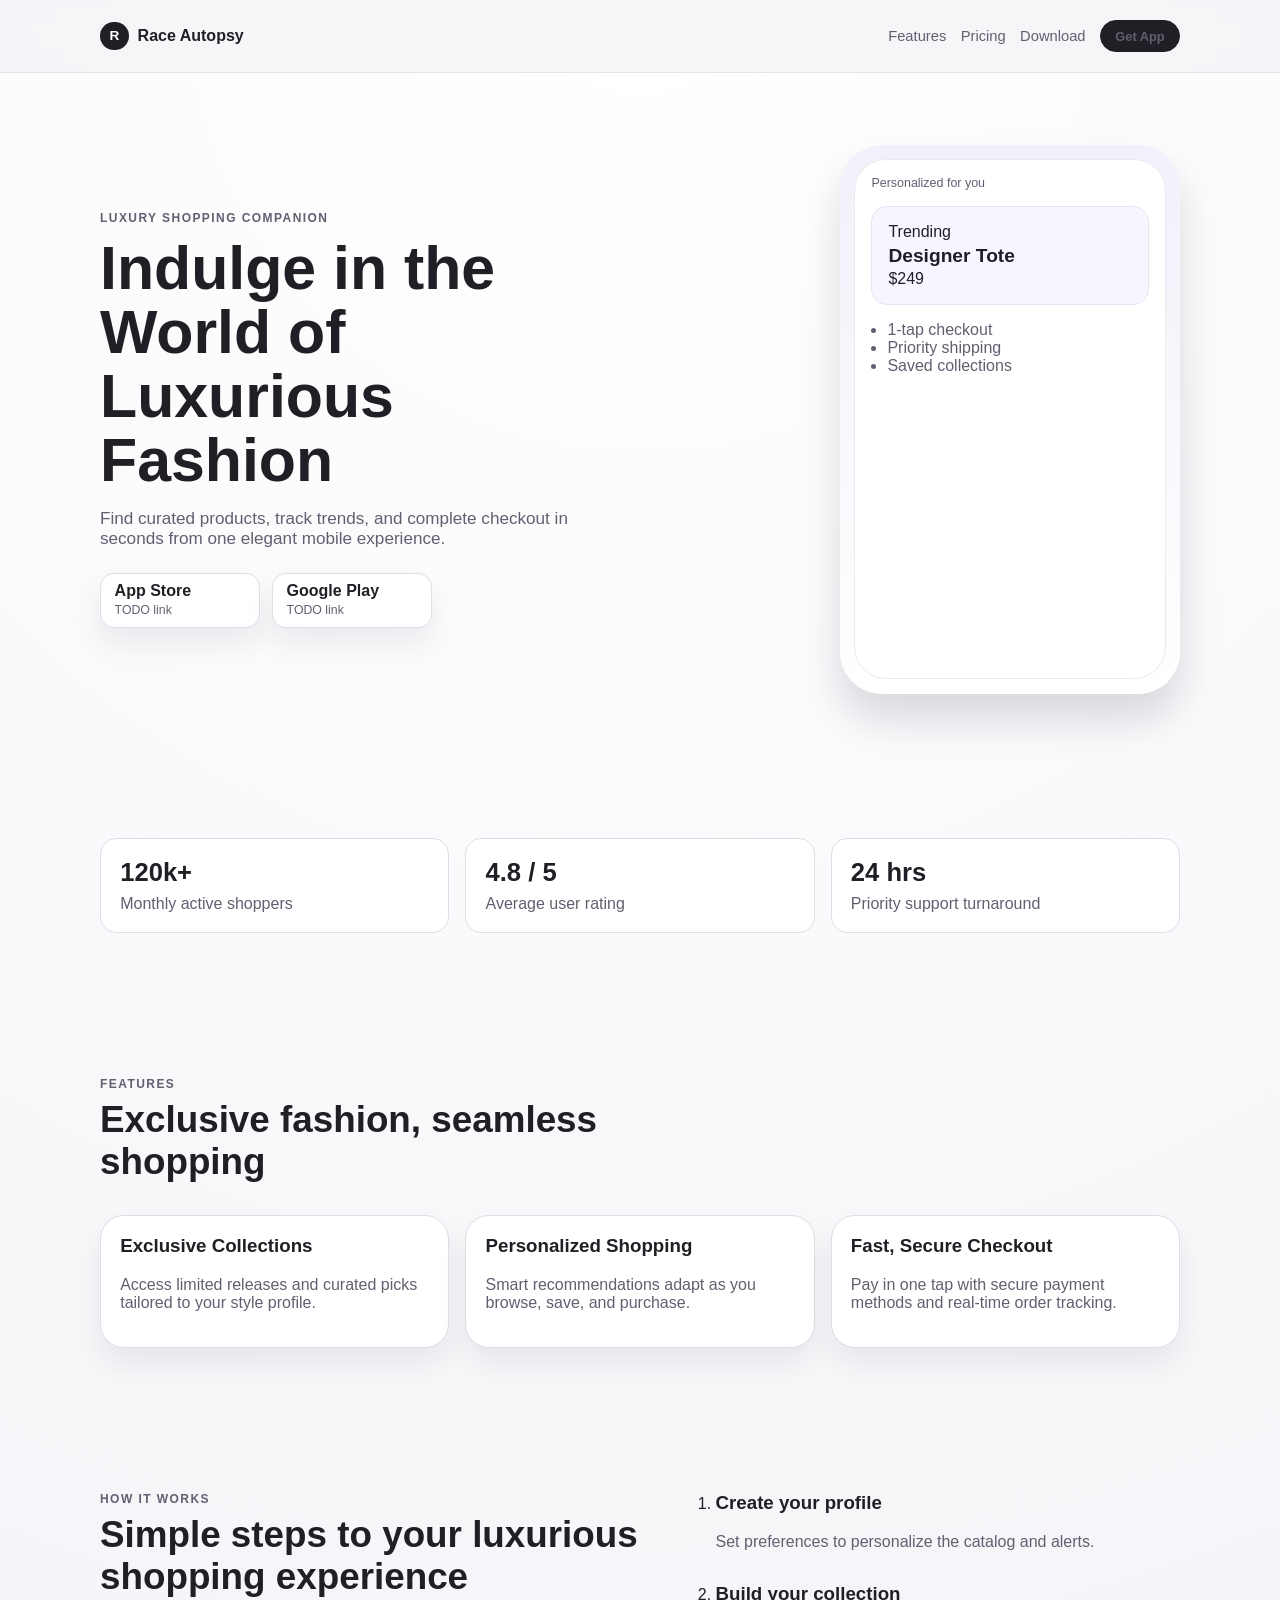
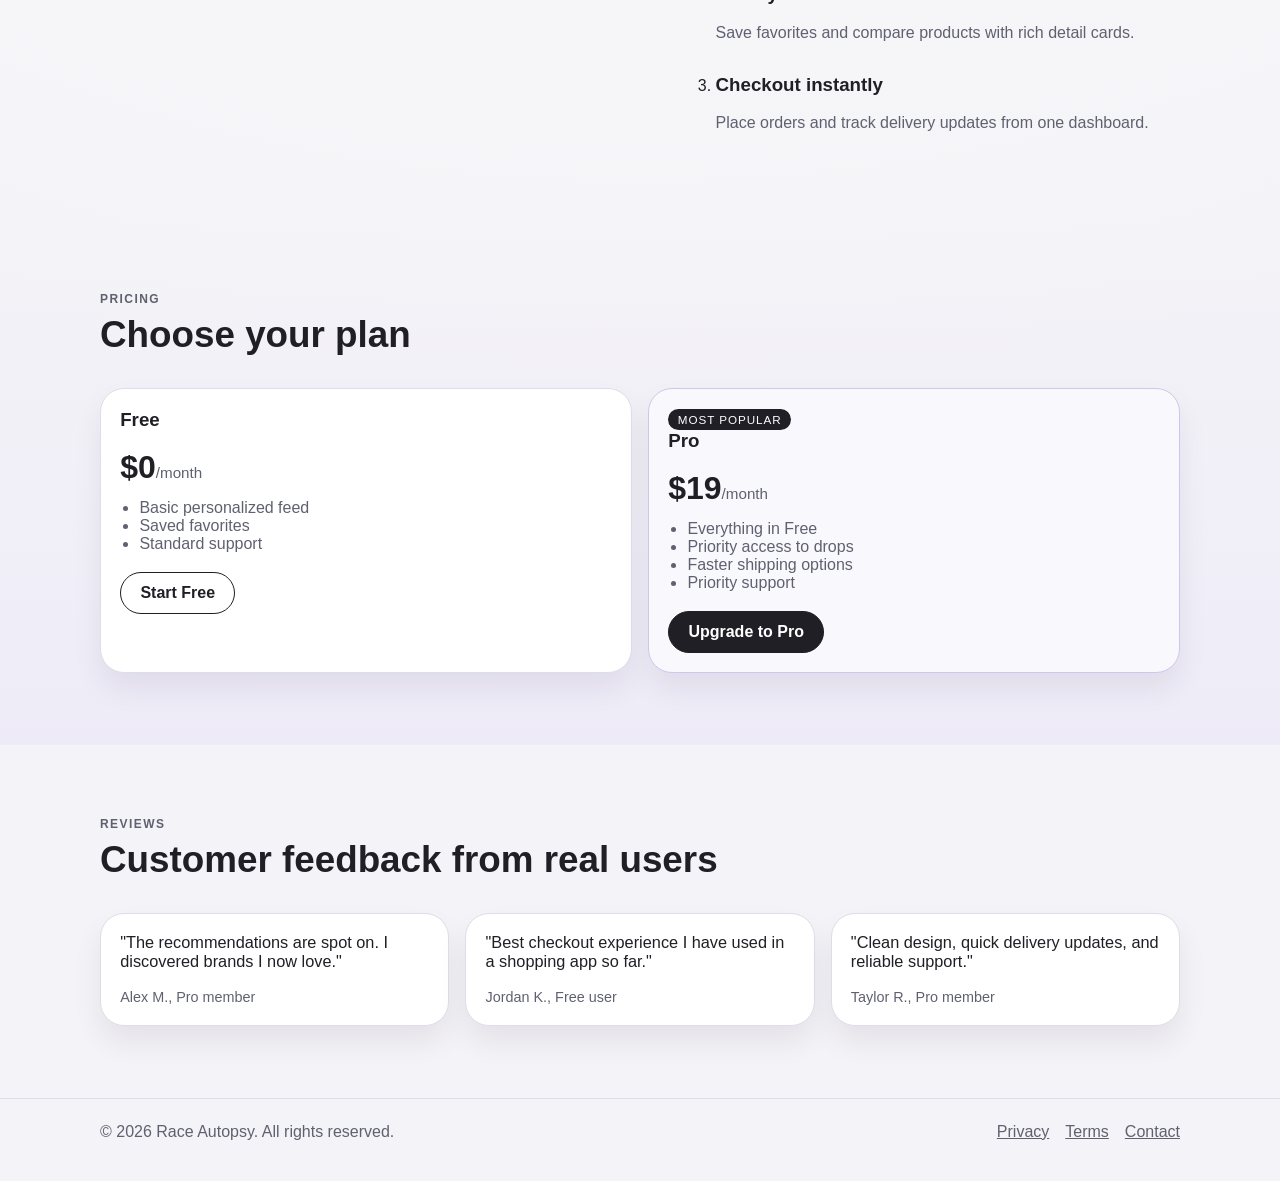
==== index.html @ b4b7649e "Initial commit" ====
<!doctype html>
<html lang="en">
<head>
  <meta charset="utf-8">
  <meta name="viewport" content="width=device-width, initial-scale=1">
  <title>Race Autopsy | Luxury Shopping App</title>
  <meta name="description" content="Discover premium products, personalized recommendations, and seamless checkout in one app.">
  <link rel="stylesheet" href="assets/css/styles.css">
</head>
<body>
  <a class="skip-link" href="#main-content">Skip to content</a>

  <header class="site-header">
    <div class="container header-inner">
      <a class="brand" href="./" aria-label="Race Autopsy home">
        <span class="brand-mark" aria-hidden="true">R</span>
        <span class="brand-text">Race Autopsy</span>
      </a>
      <nav class="main-nav" aria-label="Primary">
        <a href="#features">Features</a>
        <a href="#pricing">Pricing</a>
        <a href="#download">Download</a>
        <a class="button button-small" href="#download">Get App</a>
      </nav>
    </div>
  </header>

  <main id="main-content">
    <section class="hero section">
      <div class="container hero-grid">
        <div class="hero-copy reveal">
          <p class="eyebrow">Luxury Shopping Companion</p>
          <h1>Indulge in the World of Luxurious Fashion</h1>
          <p class="lead">Find curated products, track trends, and complete checkout in seconds from one elegant mobile experience.</p>
          <div class="cta-row" id="download">
            <a class="store-button" href="https://example.com/ios-todo" aria-label="Download on the App Store (placeholder)">
              <span class="store-title">App Store</span>
              <span class="store-subtitle">TODO link</span>
            </a>
            <a class="store-button" href="https://example.com/play-todo" aria-label="Get it on Google Play (placeholder)">
              <span class="store-title">Google Play</span>
              <span class="store-subtitle">TODO link</span>
            </a>
          </div>
        </div>
        <div class="hero-visual reveal">
          <div class="phone-frame">
            <div class="phone-screen">
              <p class="screen-top">Personalized for you</p>
              <div class="screen-card">
                <p class="screen-label">Trending</p>
                <h2>Designer Tote</h2>
                <p class="screen-price">$249</p>
              </div>
              <ul class="screen-list" aria-label="App highlights">
                <li>1-tap checkout</li>
                <li>Priority shipping</li>
                <li>Saved collections</li>
              </ul>
            </div>
          </div>
        </div>
      </div>
    </section>

    <section class="section social-proof">
      <div class="container proof-grid reveal">
        <article>
          <h2>120k+</h2>
          <p>Monthly active shoppers</p>
        </article>
        <article>
          <h2>4.8 / 5</h2>
          <p>Average user rating</p>
        </article>
        <article>
          <h2>24 hrs</h2>
          <p>Priority support turnaround</p>
        </article>
      </div>
    </section>

    <section id="features" class="section">
      <div class="container">
        <div class="section-heading reveal">
          <p class="eyebrow">Features</p>
          <h2>Exclusive fashion, seamless shopping</h2>
        </div>
        <div class="feature-grid">
          <article class="feature-card reveal">
            <h3>Exclusive Collections</h3>
            <p>Access limited releases and curated picks tailored to your style profile.</p>
          </article>
          <article class="feature-card reveal">
            <h3>Personalized Shopping</h3>
            <p>Smart recommendations adapt as you browse, save, and purchase.</p>
          </article>
          <article class="feature-card reveal">
            <h3>Fast, Secure Checkout</h3>
            <p>Pay in one tap with secure payment methods and real-time order tracking.</p>
          </article>
        </div>
      </div>
    </section>

    <section class="section how-it-works">
      <div class="container split-layout">
        <div class="section-heading reveal">
          <p class="eyebrow">How It Works</p>
          <h2>Simple steps to your luxurious shopping experience</h2>
        </div>
        <ol class="steps reveal" aria-label="How it works">
          <li>
            <h3>Create your profile</h3>
            <p>Set preferences to personalize the catalog and alerts.</p>
          </li>
          <li>
            <h3>Build your collection</h3>
            <p>Save favorites and compare products with rich detail cards.</p>
          </li>
          <li>
            <h3>Checkout instantly</h3>
            <p>Place orders and track delivery updates from one dashboard.</p>
          </li>
        </ol>
      </div>
    </section>

    <section id="pricing" class="section pricing">
      <div class="container">
        <div class="section-heading reveal">
          <p class="eyebrow">Pricing</p>
          <h2>Choose your plan</h2>
        </div>
        <div class="pricing-grid">
          <article class="price-card reveal" aria-label="Free plan">
            <h3>Free</h3>
            <p class="price">$0<span>/month</span></p>
            <ul>
              <li>Basic personalized feed</li>
              <li>Saved favorites</li>
              <li>Standard support</li>
            </ul>
            <a class="button button-secondary" href="#download">Start Free</a>
          </article>
          <article class="price-card featured reveal" aria-label="Pro plan">
            <p class="pill">Most Popular</p>
            <h3>Pro</h3>
            <p class="price">$19<span>/month</span></p>
            <ul>
              <li>Everything in Free</li>
              <li>Priority access to drops</li>
              <li>Faster shipping options</li>
              <li>Priority support</li>
            </ul>
            <a class="button" href="#download">Upgrade to Pro</a>
          </article>
        </div>
      </div>
    </section>

    <section class="section testimonials">
      <div class="container">
        <div class="section-heading reveal">
          <p class="eyebrow">Reviews</p>
          <h2>Customer feedback from real users</h2>
        </div>
        <div class="testimonial-grid">
          <blockquote class="testimonial reveal">
            <p>"The recommendations are spot on. I discovered brands I now love."</p>
            <cite>Alex M., Pro member</cite>
          </blockquote>
          <blockquote class="testimonial reveal">
            <p>"Best checkout experience I have used in a shopping app so far."</p>
            <cite>Jordan K., Free user</cite>
          </blockquote>
          <blockquote class="testimonial reveal">
            <p>"Clean design, quick delivery updates, and reliable support."</p>
            <cite>Taylor R., Pro member</cite>
          </blockquote>
        </div>
      </div>
    </section>
  </main>

  <footer class="site-footer">
    <div class="container footer-inner">
      <p>&copy; <span id="year">2026</span> Race Autopsy. All rights reserved.</p>
      <nav aria-label="Legal">
        <a href="privacy/">Privacy</a>
        <a href="terms/">Terms</a>
        <a href="contact/">Contact</a>
      </nav>
    </div>
  </footer>

  <script src="assets/js/main.js" defer></script>
</body>
</html>
---- assets/css/styles.css ----
:root {
  --bg: #f4f3f7;
  --surface: #ffffff;
  --surface-soft: #f9f8fc;
  --text: #1f1f25;
  --text-muted: #5f6170;
  --line: #dfdde8;
  --accent: #1f1f25;
  --accent-soft: #ece9f8;
  --radius-lg: 24px;
  --radius-md: 16px;
  --shadow-soft: 0 16px 30px rgba(26, 20, 44, 0.07);
  --max-width: 1080px;
}

* {
  box-sizing: border-box;
}

html,
body {
  margin: 0;
  padding: 0;
  font-family: "Avenir Next", "Segoe UI", "Helvetica Neue", Helvetica, Arial, sans-serif;
  color: var(--text);
  background: radial-gradient(circle at top, #ffffff 0%, var(--bg) 70%);
}

img {
  max-width: 100%;
  display: block;
}

a {
  color: inherit;
}

.skip-link {
  position: absolute;
  left: -9999px;
}

.skip-link:focus {
  left: 1rem;
  top: 1rem;
  z-index: 999;
  padding: 0.5rem 0.75rem;
  background: #000;
  color: #fff;
  border-radius: 0.4rem;
}

.container {
  width: min(var(--max-width), calc(100% - 2rem));
  margin-inline: auto;
}

.section {
  padding: 4.5rem 0;
}

.eyebrow {
  margin: 0;
  font-size: 0.75rem;
  letter-spacing: 0.12em;
  text-transform: uppercase;
  color: var(--text-muted);
  font-weight: 600;
}

.section-heading h2 {
  margin: 0.5rem 0 0;
  font-size: clamp(1.6rem, 4vw, 2.3rem);
}

.section-heading {
  max-width: 42rem;
  margin-bottom: 2rem;
}

.site-header {
  position: sticky;
  top: 0;
  backdrop-filter: blur(8px);
  background: rgba(244, 243, 247, 0.8);
  border-bottom: 1px solid rgba(223, 221, 232, 0.85);
  z-index: 30;
}

.header-inner {
  display: flex;
  align-items: center;
  justify-content: space-between;
  min-height: 4.5rem;
  gap: 1rem;
}

.brand {
  display: inline-flex;
  align-items: center;
  gap: 0.55rem;
  font-weight: 700;
  text-decoration: none;
}

.brand-mark {
  width: 1.8rem;
  aspect-ratio: 1;
  border-radius: 99px;
  display: inline-grid;
  place-items: center;
  background: var(--accent);
  color: #fff;
  font-size: 0.85rem;
}

.main-nav {
  display: flex;
  align-items: center;
  gap: 0.9rem;
  font-size: 0.92rem;
}

.main-nav a {
  text-decoration: none;
  color: var(--text-muted);
}

.main-nav a:hover,
.main-nav a:focus-visible,
.site-footer a:hover,
.site-footer a:focus-visible {
  color: var(--text);
}

.button {
  display: inline-flex;
  align-items: center;
  justify-content: center;
  border: 1px solid var(--accent);
  border-radius: 99px;
  padding: 0.68rem 1.2rem;
  background: var(--accent);
  color: #fff;
  font-weight: 600;
  text-decoration: none;
}

.button:hover,
.button:focus-visible {
  opacity: 0.93;
}

.button-small {
  padding: 0.45rem 0.9rem;
  font-size: 0.8rem;
}

.button-secondary {
  background: transparent;
  color: var(--text);
}

.hero-grid {
  display: grid;
  grid-template-columns: repeat(2, minmax(0, 1fr));
  gap: 2.2rem;
  align-items: center;
}

.hero h1 {
  margin: 0.8rem 0 1rem;
  font-size: clamp(2rem, 6vw, 3.8rem);
  line-height: 1.05;
}

.lead {
  margin: 0;
  max-width: 34rem;
  color: var(--text-muted);
  font-size: 1.07rem;
}

.cta-row {
  margin-top: 1.5rem;
  display: flex;
  flex-wrap: wrap;
  gap: 0.75rem;
}

.store-button {
  min-width: 10rem;
  border: 1px solid var(--line);
  border-radius: 14px;
  background: var(--surface);
  padding: 0.55rem 0.85rem;
  text-decoration: none;
  box-shadow: var(--shadow-soft);
}

.store-title {
  display: block;
  font-weight: 700;
}

.store-subtitle {
  font-size: 0.77rem;
  color: var(--text-muted);
}

.phone-frame {
  margin-left: auto;
  width: min(340px, 92%);
  border-radius: 42px;
  padding: 0.9rem;
  background: linear-gradient(180deg, #f2f0fa, #ffffff);
  box-shadow: 0 25px 40px rgba(26, 20, 44, 0.15);
}

.phone-screen {
  border-radius: 32px;
  background: #fff;
  min-height: 520px;
  border: 1px solid #ebebef;
  padding: 1rem;
}

.screen-top {
  margin: 0;
  color: var(--text-muted);
  font-size: 0.78rem;
}

.screen-card {
  margin-top: 1rem;
  border: 1px solid #e8e4f5;
  background: #f8f5ff;
  border-radius: var(--radius-md);
  padding: 1rem;
}

.screen-card h2 {
  margin: 0.2rem 0;
  font-size: 1.2rem;
}

.screen-label,
.screen-price {
  margin: 0;
}

.screen-list {
  margin: 1rem 0 0;
  padding-left: 1rem;
  color: var(--text-muted);
}

.proof-grid {
  display: grid;
  grid-template-columns: repeat(3, minmax(0, 1fr));
  gap: 1rem;
}

.proof-grid article {
  background: var(--surface);
  border-radius: var(--radius-md);
  border: 1px solid var(--line);
  padding: 1.2rem;
}

.proof-grid h2 {
  margin: 0;
  font-size: 1.6rem;
}

.proof-grid p {
  margin: 0.5rem 0 0;
  color: var(--text-muted);
}

.feature-grid,
.pricing-grid,
.testimonial-grid {
  display: grid;
  gap: 1rem;
}

.feature-grid {
  grid-template-columns: repeat(3, minmax(0, 1fr));
}

.feature-card,
.price-card,
.testimonial,
.legal-card {
  background: var(--surface);
  border: 1px solid var(--line);
  border-radius: var(--radius-lg);
  box-shadow: var(--shadow-soft);
  padding: 1.2rem;
}

.feature-card h3,
.price-card h3,
.steps h3,
.testimonial p {
  margin-top: 0;
}

.feature-card p,
.steps p,
.testimonial cite,
.legal-card p,
.legal-card li {
  color: var(--text-muted);
}

.split-layout {
  display: grid;
  grid-template-columns: 1.2fr 1fr;
  gap: 1rem;
}

.steps {
  margin: 0;
  padding-left: 1.2rem;
  display: grid;
  gap: 1rem;
}

.pricing {
  background: linear-gradient(180deg, rgba(255, 255, 255, 0), rgba(236, 233, 248, 0.75));
}

.pricing-grid {
  grid-template-columns: repeat(2, minmax(0, 1fr));
}

.price-card {
  position: relative;
}

.price-card .price {
  margin: 0.3rem 0 0.8rem;
  font-size: 2rem;
  font-weight: 700;
}

.price-card .price span {
  font-size: 0.95rem;
  color: var(--text-muted);
  font-weight: 500;
}

.price-card ul {
  margin: 0 0 1.2rem;
  padding-left: 1.2rem;
  color: var(--text-muted);
}

.pill {
  margin: 0;
  display: inline-block;
  font-size: 0.73rem;
  text-transform: uppercase;
  letter-spacing: 0.08em;
  border-radius: 999px;
  padding: 0.25rem 0.6rem;
  color: #fff;
  background: var(--accent);
}

.featured {
  border-color: #cfc7eb;
  background: var(--surface-soft);
}

.testimonial-grid {
  grid-template-columns: repeat(3, minmax(0, 1fr));
}

.testimonial {
  margin: 0;
}

.testimonial p {
  font-size: 1.02rem;
}

.testimonial cite {
  font-style: normal;
  font-size: 0.9rem;
}

.site-footer {
  border-top: 1px solid var(--line);
  padding: 1.5rem 0 2.5rem;
}

.footer-inner {
  display: flex;
  flex-wrap: wrap;
  align-items: center;
  justify-content: space-between;
  gap: 0.8rem;
}

.footer-inner p,
.footer-inner nav {
  margin: 0;
  color: var(--text-muted);
}

.footer-inner nav {
  display: inline-flex;
  gap: 1rem;
}

.legal-main {
  padding: 3.5rem 0 4.5rem;
}

.legal-main h1 {
  font-size: clamp(1.7rem, 5vw, 2.5rem);
  margin-bottom: 0.75rem;
}

.legal-list {
  padding-left: 1.2rem;
}

.reveal {
  opacity: 0;
  transform: translateY(16px);
  transition: opacity 500ms ease, transform 500ms ease;
}

.reveal.is-visible {
  opacity: 1;
  transform: translateY(0);
}

@media (max-width: 960px) {
  .hero-grid,
  .split-layout,
  .feature-grid,
  .proof-grid,
  .pricing-grid,
  .testimonial-grid {
    grid-template-columns: 1fr;
  }

  .phone-frame {
    margin-inline: auto;
  }

  .main-nav a:not(.button) {
    display: none;
  }
}

@media (prefers-reduced-motion: reduce) {
  *,
  *::before,
  *::after {
    animation: none !important;
    transition: none !important;
    scroll-behavior: auto !important;
  }

  .reveal {
    opacity: 1;
    transform: none;
  }
}
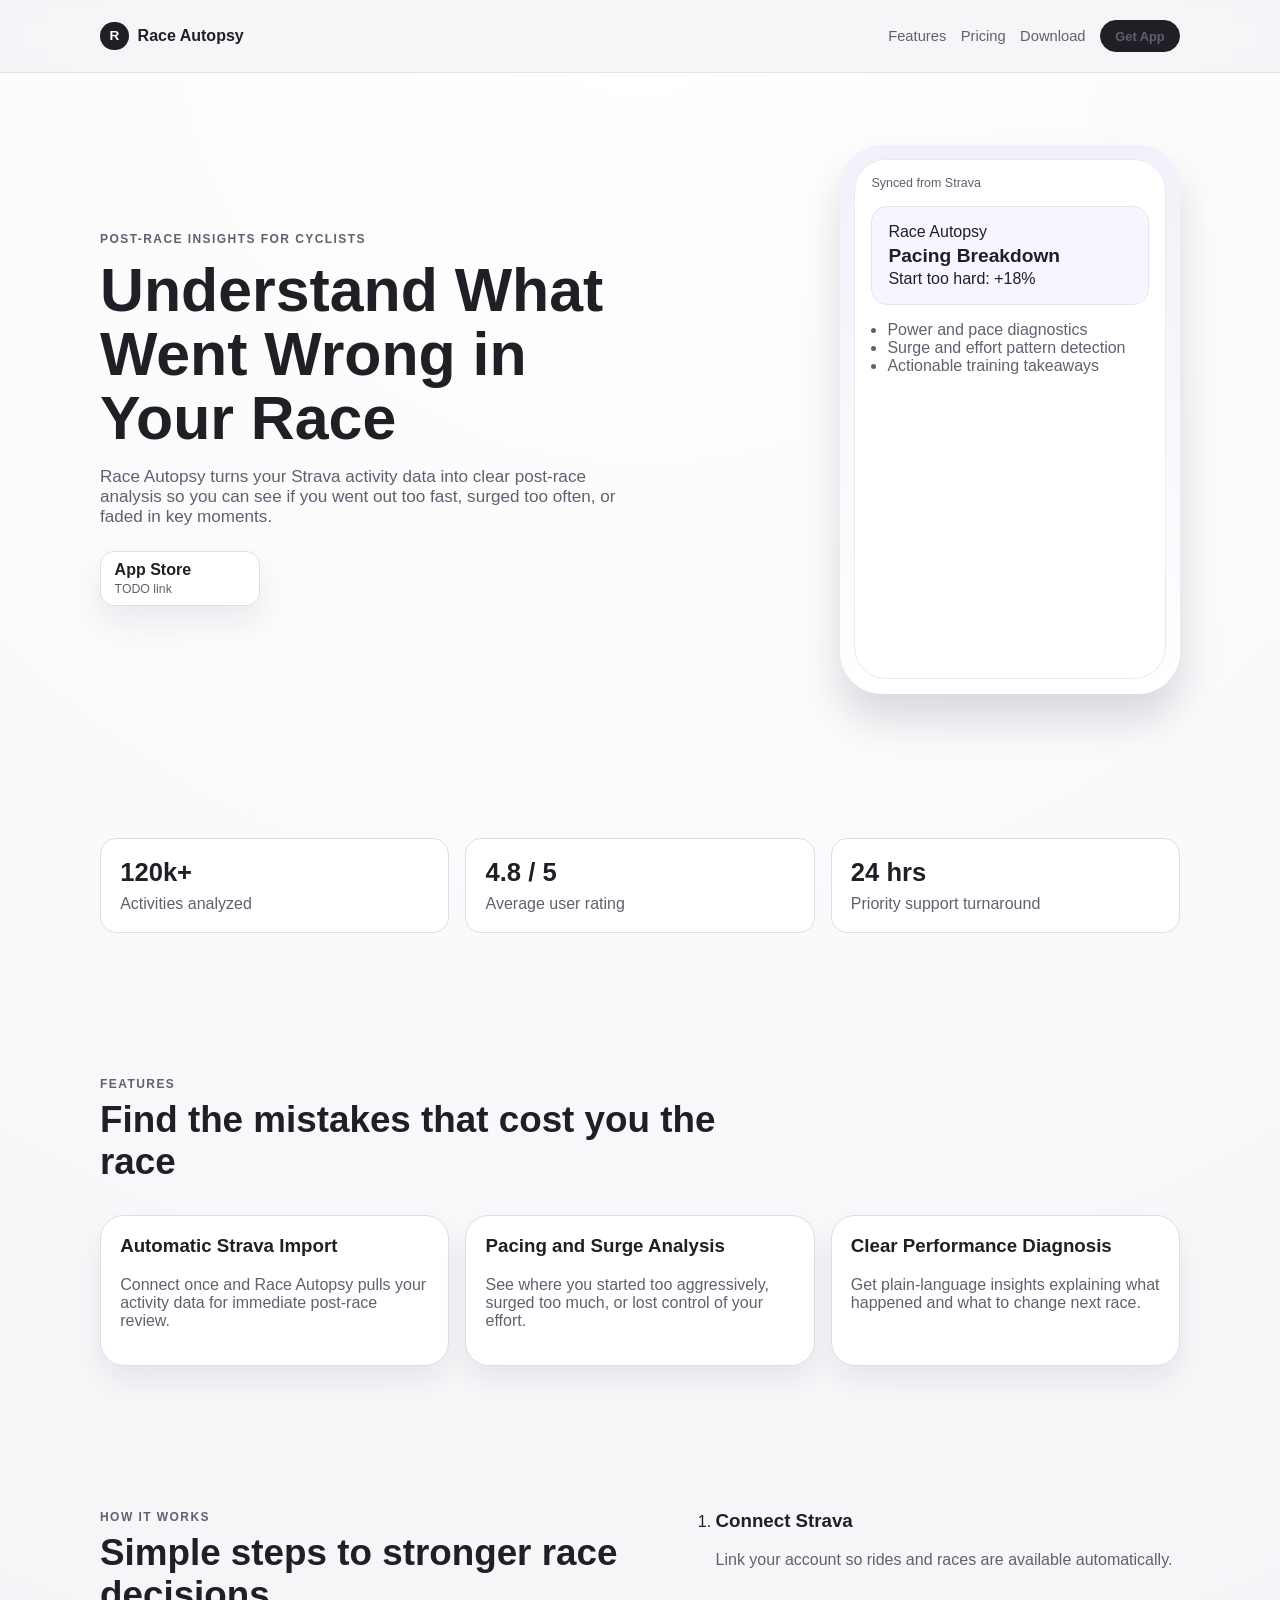
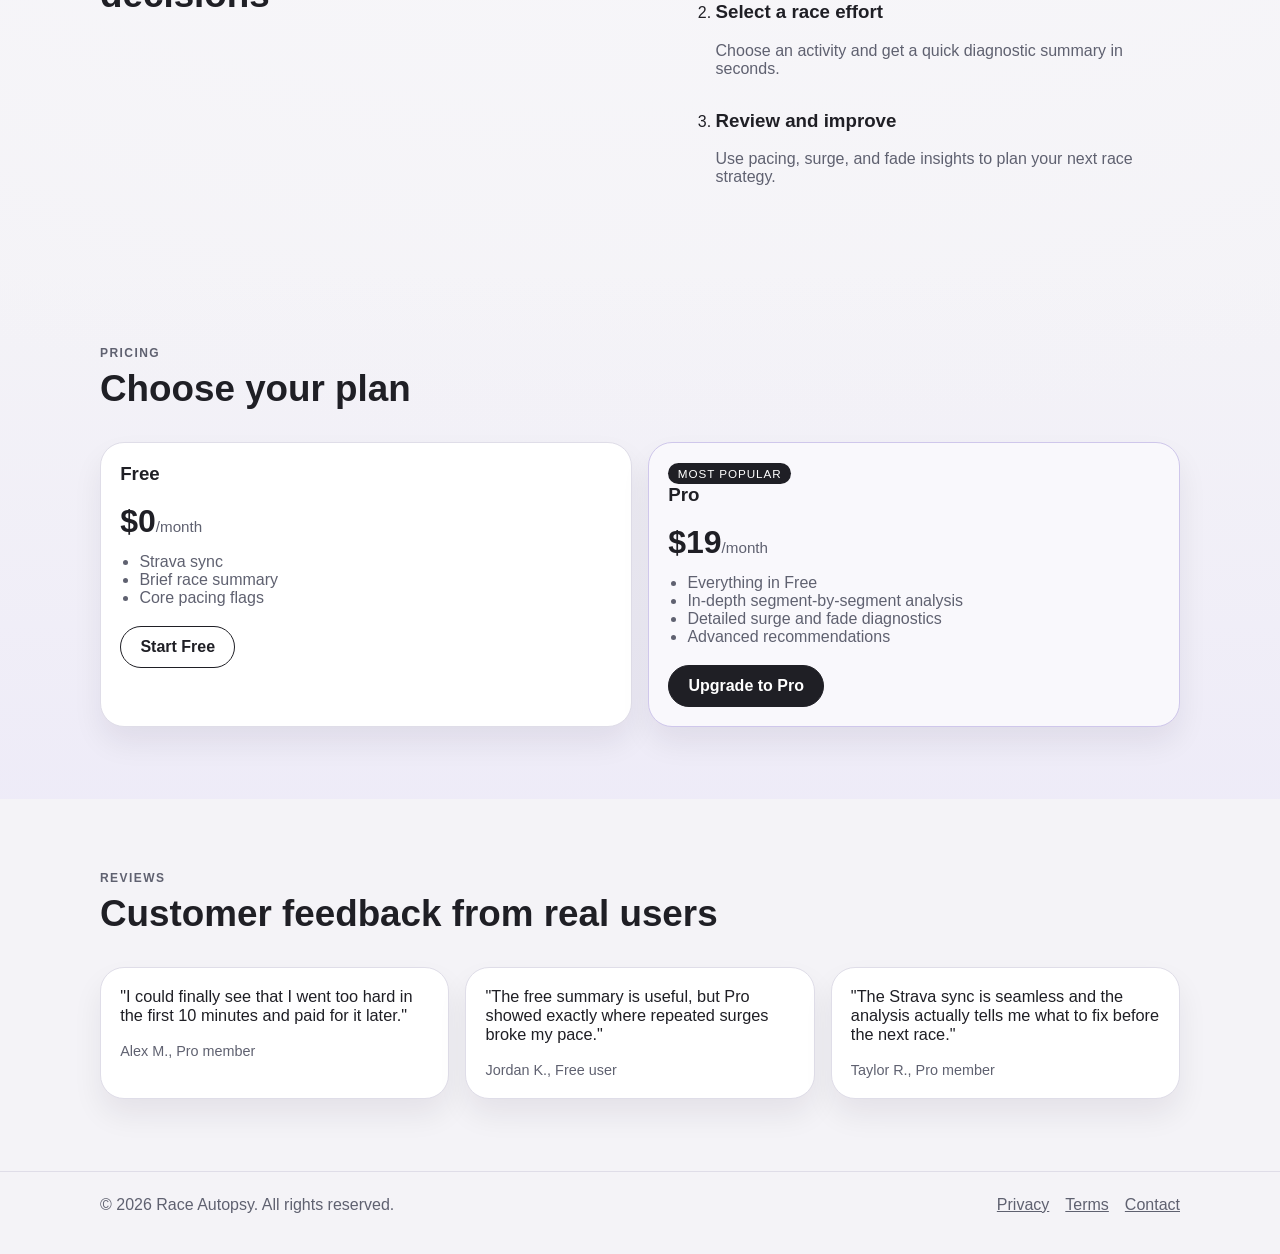
==== commit 3fa6dc1b: "Update with more relevant text" ====
--- a/index.html
+++ b/index.html
@@ -3,8 +3,8 @@
 <head>
   <meta charset="utf-8">
   <meta name="viewport" content="width=device-width, initial-scale=1">
-  <title>Race Autopsy | Luxury Shopping App</title>
-  <meta name="description" content="Discover premium products, personalized recommendations, and seamless checkout in one app.">
+  <title>Race Autopsy | Post-Race Cycling Analysis</title>
+  <meta name="description" content="Analyze your races after every ride. Understand pacing mistakes, surges, and where performance dropped with data synced from Strava.">
   <link rel="stylesheet" href="assets/css/styles.css">
 </head>
 <body>
@@ -29,16 +29,12 @@
     <section class="hero section">
       <div class="container hero-grid">
         <div class="hero-copy reveal">
-          <p class="eyebrow">Luxury Shopping Companion</p>
-          <h1>Indulge in the World of Luxurious Fashion</h1>
-          <p class="lead">Find curated products, track trends, and complete checkout in seconds from one elegant mobile experience.</p>
+          <p class="eyebrow">Post-Race Insights for Cyclists</p>
+          <h1>Understand What Went Wrong in Your Race</h1>
+          <p class="lead">Race Autopsy turns your Strava activity data into clear post-race analysis so you can see if you went out too fast, surged too often, or faded in key moments.</p>
           <div class="cta-row" id="download">
             <a class="store-button" href="https://example.com/ios-todo" aria-label="Download on the App Store (placeholder)">
               <span class="store-title">App Store</span>
-              <span class="store-subtitle">TODO link</span>
-            </a>
-            <a class="store-button" href="https://example.com/play-todo" aria-label="Get it on Google Play (placeholder)">
-              <span class="store-title">Google Play</span>
               <span class="store-subtitle">TODO link</span>
             </a>
           </div>
@@ -46,16 +42,16 @@
         <div class="hero-visual reveal">
           <div class="phone-frame">
             <div class="phone-screen">
-              <p class="screen-top">Personalized for you</p>
+              <p class="screen-top">Synced from Strava</p>
               <div class="screen-card">
-                <p class="screen-label">Trending</p>
-                <h2>Designer Tote</h2>
-                <p class="screen-price">$249</p>
+                <p class="screen-label">Race Autopsy</p>
+                <h2>Pacing Breakdown</h2>
+                <p class="screen-price">Start too hard: +18%</p>
               </div>
               <ul class="screen-list" aria-label="App highlights">
-                <li>1-tap checkout</li>
-                <li>Priority shipping</li>
-                <li>Saved collections</li>
+                <li>Power and pace diagnostics</li>
+                <li>Surge and effort pattern detection</li>
+                <li>Actionable training takeaways</li>
               </ul>
             </div>
           </div>
@@ -67,7 +63,7 @@
       <div class="container proof-grid reveal">
         <article>
           <h2>120k+</h2>
-          <p>Monthly active shoppers</p>
+          <p>Activities analyzed</p>
         </article>
         <article>
           <h2>4.8 / 5</h2>
@@ -84,20 +80,20 @@
       <div class="container">
         <div class="section-heading reveal">
           <p class="eyebrow">Features</p>
-          <h2>Exclusive fashion, seamless shopping</h2>
+          <h2>Find the mistakes that cost you the race</h2>
         </div>
         <div class="feature-grid">
           <article class="feature-card reveal">
-            <h3>Exclusive Collections</h3>
-            <p>Access limited releases and curated picks tailored to your style profile.</p>
+            <h3>Automatic Strava Import</h3>
+            <p>Connect once and Race Autopsy pulls your activity data for immediate post-race review.</p>
           </article>
           <article class="feature-card reveal">
-            <h3>Personalized Shopping</h3>
-            <p>Smart recommendations adapt as you browse, save, and purchase.</p>
+            <h3>Pacing and Surge Analysis</h3>
+            <p>See where you started too aggressively, surged too much, or lost control of your effort.</p>
           </article>
           <article class="feature-card reveal">
-            <h3>Fast, Secure Checkout</h3>
-            <p>Pay in one tap with secure payment methods and real-time order tracking.</p>
+            <h3>Clear Performance Diagnosis</h3>
+            <p>Get plain-language insights explaining what happened and what to change next race.</p>
           </article>
         </div>
       </div>
@@ -107,20 +103,20 @@
       <div class="container split-layout">
         <div class="section-heading reveal">
           <p class="eyebrow">How It Works</p>
-          <h2>Simple steps to your luxurious shopping experience</h2>
+          <h2>Simple steps to stronger race decisions</h2>
         </div>
         <ol class="steps reveal" aria-label="How it works">
           <li>
-            <h3>Create your profile</h3>
-            <p>Set preferences to personalize the catalog and alerts.</p>
+            <h3>Connect Strava</h3>
+            <p>Link your account so rides and races are available automatically.</p>
           </li>
           <li>
-            <h3>Build your collection</h3>
-            <p>Save favorites and compare products with rich detail cards.</p>
+            <h3>Select a race effort</h3>
+            <p>Choose an activity and get a quick diagnostic summary in seconds.</p>
           </li>
           <li>
-            <h3>Checkout instantly</h3>
-            <p>Place orders and track delivery updates from one dashboard.</p>
+            <h3>Review and improve</h3>
+            <p>Use pacing, surge, and fade insights to plan your next race strategy.</p>
           </li>
         </ol>
       </div>
@@ -137,9 +133,9 @@
             <h3>Free</h3>
             <p class="price">$0<span>/month</span></p>
             <ul>
-              <li>Basic personalized feed</li>
-              <li>Saved favorites</li>
-              <li>Standard support</li>
+              <li>Strava sync</li>
+              <li>Brief race summary</li>
+              <li>Core pacing flags</li>
             </ul>
             <a class="button button-secondary" href="#download">Start Free</a>
           </article>
@@ -149,9 +145,9 @@
             <p class="price">$19<span>/month</span></p>
             <ul>
               <li>Everything in Free</li>
-              <li>Priority access to drops</li>
-              <li>Faster shipping options</li>
-              <li>Priority support</li>
+              <li>In-depth segment-by-segment analysis</li>
+              <li>Detailed surge and fade diagnostics</li>
+              <li>Advanced recommendations</li>
             </ul>
             <a class="button" href="#download">Upgrade to Pro</a>
           </article>
@@ -167,15 +163,15 @@
         </div>
         <div class="testimonial-grid">
           <blockquote class="testimonial reveal">
-            <p>"The recommendations are spot on. I discovered brands I now love."</p>
+            <p>"I could finally see that I went too hard in the first 10 minutes and paid for it later."</p>
             <cite>Alex M., Pro member</cite>
           </blockquote>
           <blockquote class="testimonial reveal">
-            <p>"Best checkout experience I have used in a shopping app so far."</p>
+            <p>"The free summary is useful, but Pro showed exactly where repeated surges broke my pace."</p>
             <cite>Jordan K., Free user</cite>
           </blockquote>
           <blockquote class="testimonial reveal">
-            <p>"Clean design, quick delivery updates, and reliable support."</p>
+            <p>"The Strava sync is seamless and the analysis actually tells me what to fix before the next race."</p>
             <cite>Taylor R., Pro member</cite>
           </blockquote>
         </div>
